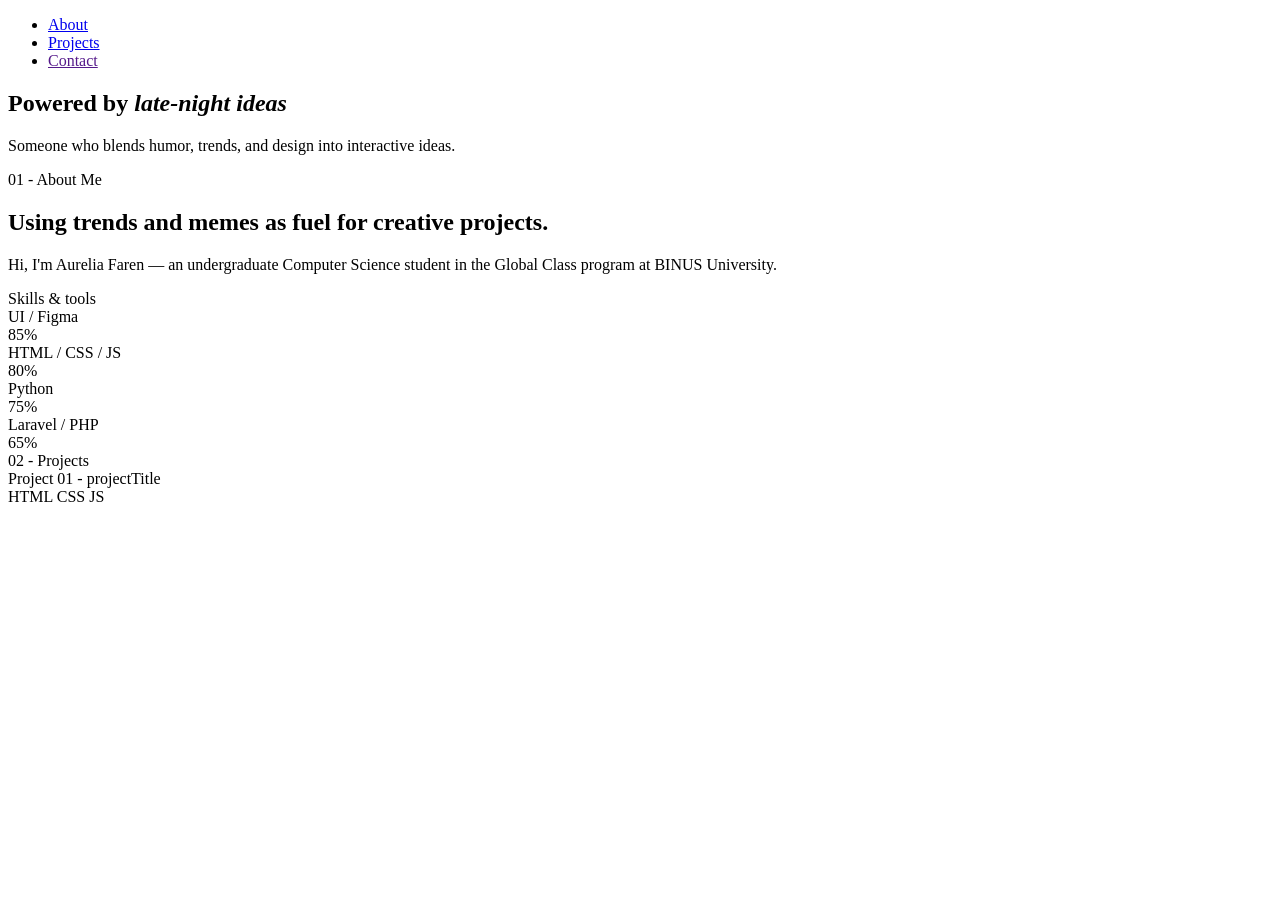
==== home.html @ 80a10e1a "made 1/5 progress" ====
<!DOCTYPE html>
<html lang="en">
<head>
    <meta charset="UTF-8">
    <meta name="viewport" content="width=device-width, initial-scale=1.0">
    <link rel="stylesheet" href="styles.css">
    <title>Document</title>
</head>
<body>
    <!-- Navbar -->
    <nav>
        <ul class="navbar">
            <li><a href="#about">About</a></li>
            <li><a href="#projects">Projects</a></li>
            <li><a href="">Contact</a></li>
        </ul>
    </nav>

    <!-- Hero -->
    <section class="hero">
        <h1 class="hero-headline">
            Powered by <em>late-night ideas</em>
        </h1>
        <div class="hero-bottom">
            <p class="hero-desc">
                Someone who blends humor, trends, and design into interactive ideas.
            </p>
        </div>
    </section>

    <!-- About -->
     <section class="about" id="about">
        <div class="section-label">01 - About Me</div>
        <div class="about-grid">
            <h2 class="about-heading reveal">Using trends and memes as fuel for creative projects.</h2>
            <p class="about-text reveal">Hi, I'm Aurelia Faren — an undergraduate Computer Science student in the Global Class program at BINUS University.</p>
        </div>
        <div class="skill-panel reveal">
            <div class="section-label">Skills &amp; tools</div>

            <div class="skill-row">
                <span class="skill-name">UI / Figma</span>
                <div class="skill-bar-wrap"><div class="skill-bar accent2" data-pct="85"></div></div>
                <span class="skill-pct">85%</span>
            </div>
            <div class="skill-row">
                <span class="skill-name">HTML / CSS / JS</span>
                <div class="skill-bar-wrap"><div class="skill-bar accent2" data-pct="85"></div></div>
                <span class="skill-pct">80%</span>
            </div>
            <div class="skill-row">
                <span class="skill-name">Python</span>
                <div class="skill-bar-wrap"><div class="skill-bar accent2" data-pct="75"></div></div>
                <span class="skill-pct">75%</span>
            </div>
            <div class="skill-row">
                <span class="skill-name">Laravel / PHP</span>
                <div class="skill-bar-wrap"><div class="skill-bar accent2" data-pct="75"></div></div>
                <span class="skill-pct">65%</span>
            </div>
        </div>  
     </section>
     
     <!-- Projects -->
     <section class="projects" id="projects">
        <div class="section-label">02 - Projects</div>
        <div class="projects-grid">

            <!-- Projects -->
             <div class="project-card feature reveal">
                <div>
                    <div class="project-num">Project 01 - projectTitle</div>
                    <div class="project-tags">
                        <span class="tag accent">HTML</span>
                        <span class="tag accent">CSS</span>
                        <span class="tag accent">JS</span>
                    </div>
                    
                </div>
             </div>
        </div>
     </section>
</body>
</html>
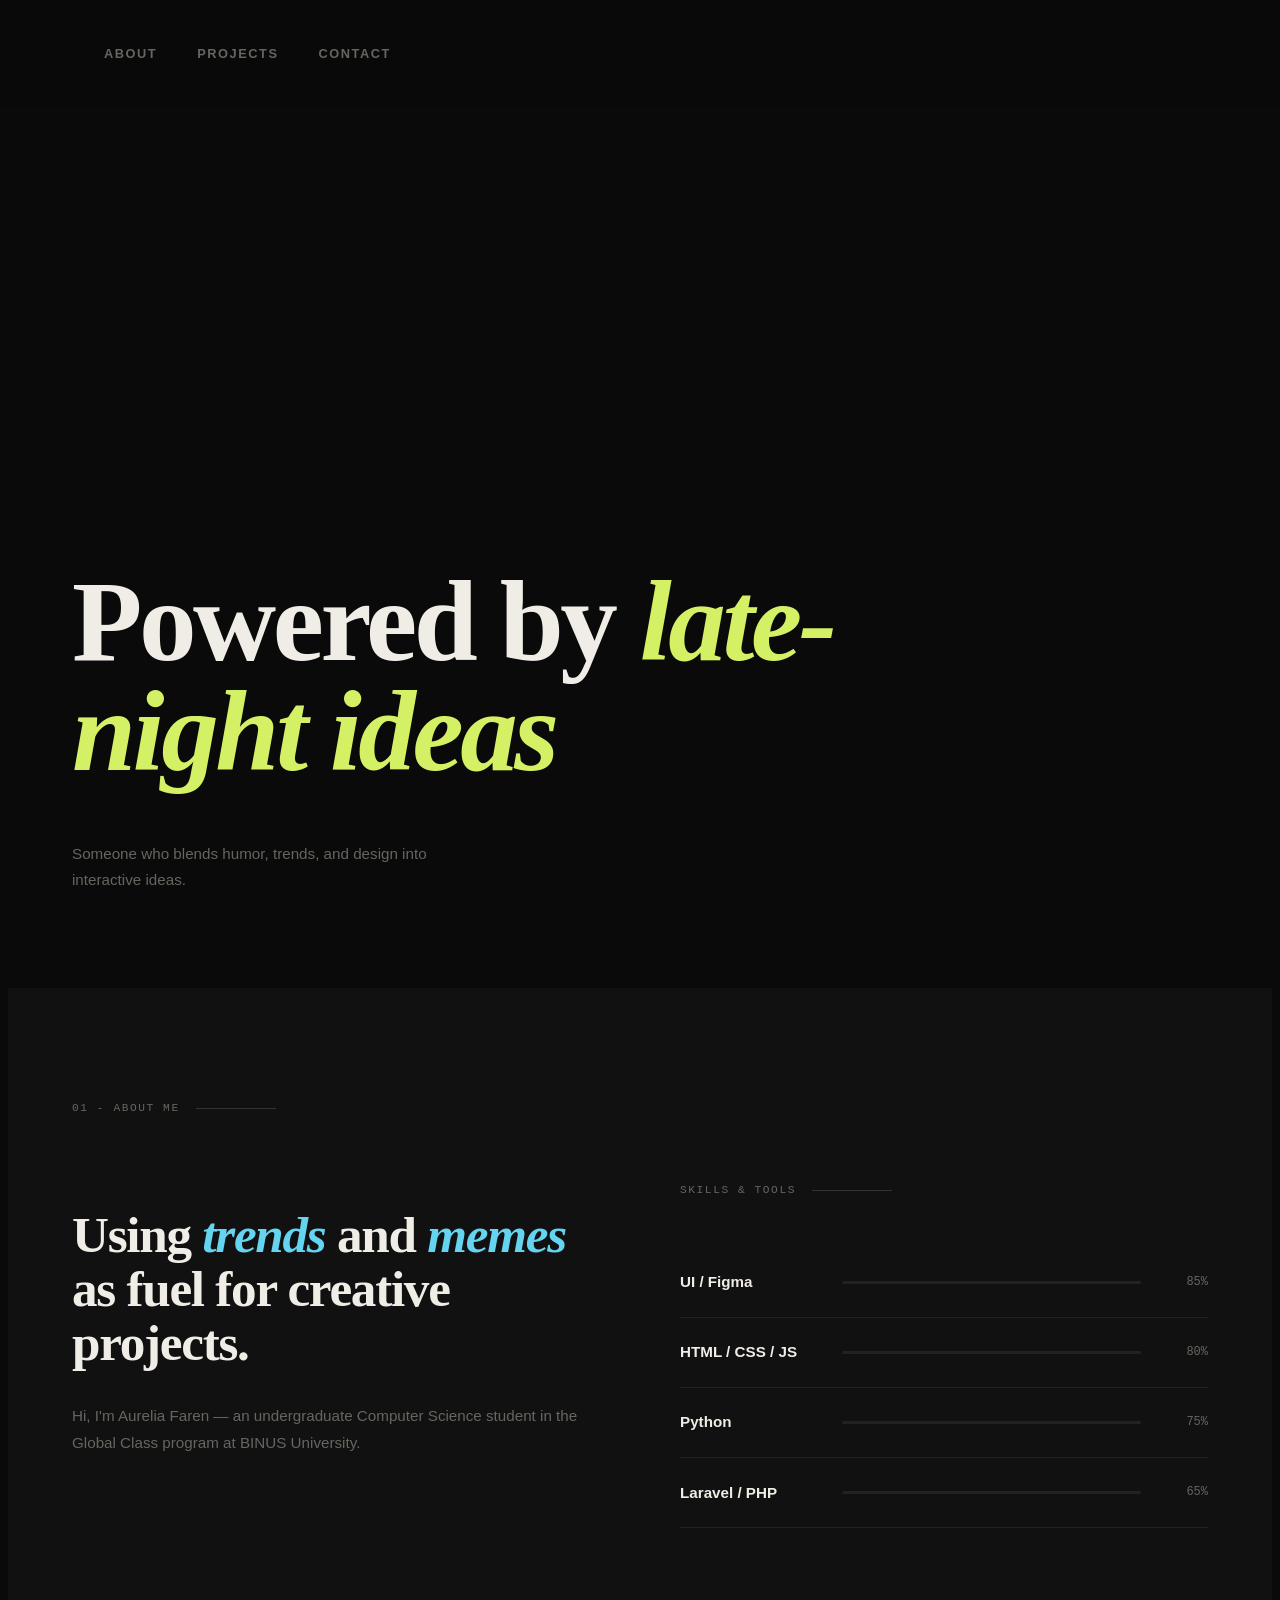
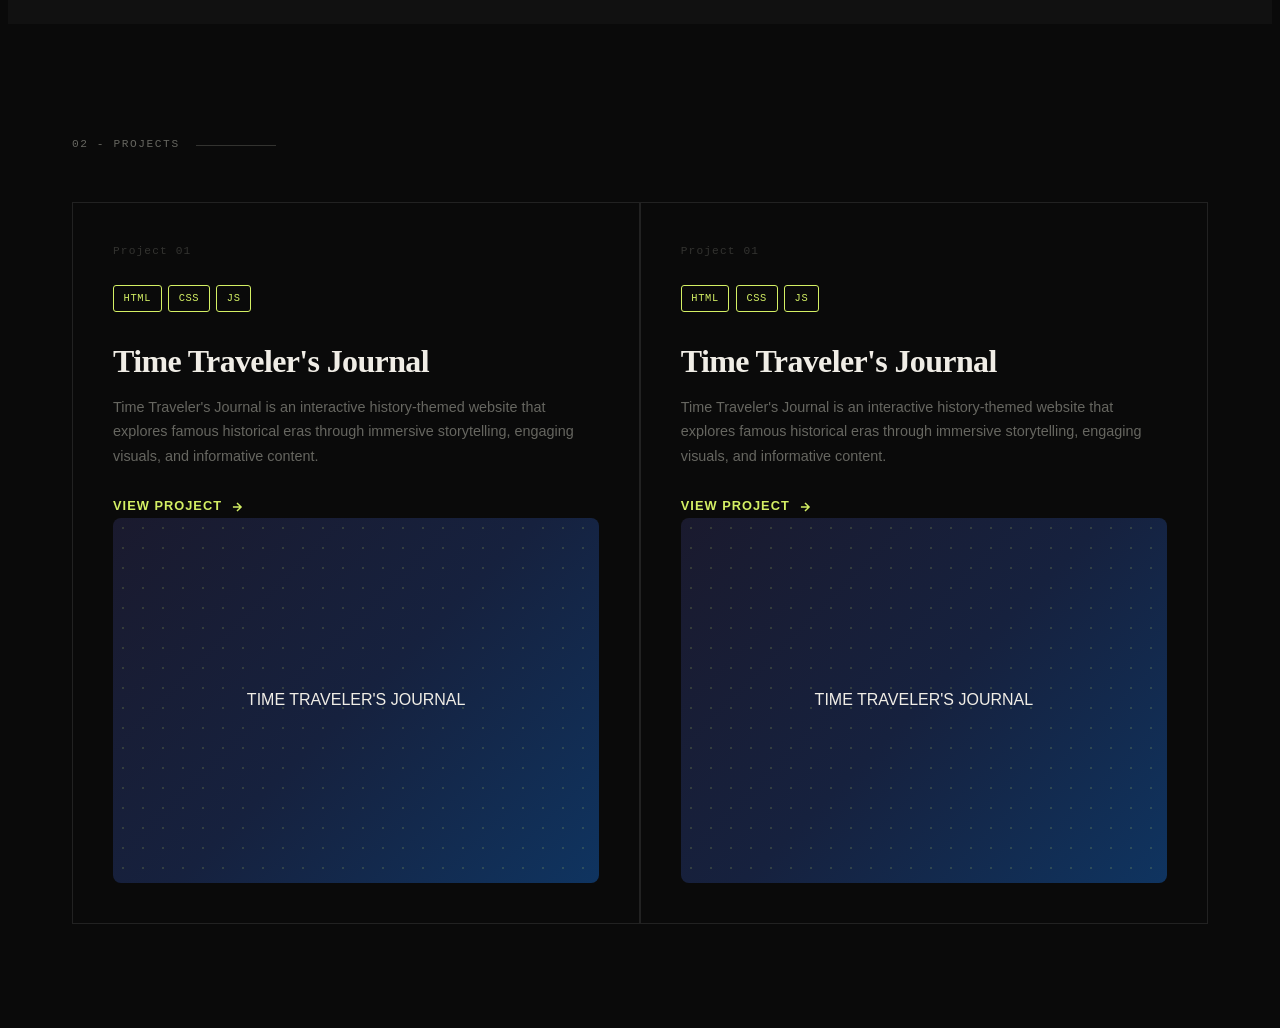
==== commit be71d421: "update css" ====
--- a/home.html
+++ b/home.html
@@ -8,8 +8,8 @@
 </head>
 <body>
     <!-- Navbar -->
-    <nav>
-        <ul class="navbar">
+    <nav id="nav">
+        <ul class="nav-links">
             <li><a href="#about">About</a></li>
             <li><a href="#projects">Projects</a></li>
             <li><a href="">Contact</a></li>
@@ -32,33 +32,35 @@
      <section class="about" id="about">
         <div class="section-label">01 - About Me</div>
         <div class="about-grid">
-            <h2 class="about-heading reveal">Using trends and memes as fuel for creative projects.</h2>
-            <p class="about-text reveal">Hi, I'm Aurelia Faren — an undergraduate Computer Science student in the Global Class program at BINUS University.</p>
-        </div>
-        <div class="skill-panel reveal">
-            <div class="section-label">Skills &amp; tools</div>
+            <div>
+                <h2 class="about-heading reveal">Using <em>trends</em> and <em>memes</em> as fuel for creative projects.</h2>
+                <p class="about-text reveal">Hi, I'm Aurelia Faren — an undergraduate Computer Science student in the Global Class program at BINUS University.</p>
+            </div>
+            
+            <div class="skill-panel reveal">
+                <div class="section-label">Skills &amp; tools</div>
 
-            <div class="skill-row">
-                <span class="skill-name">UI / Figma</span>
-                <div class="skill-bar-wrap"><div class="skill-bar accent2" data-pct="85"></div></div>
-                <span class="skill-pct">85%</span>
-            </div>
-            <div class="skill-row">
-                <span class="skill-name">HTML / CSS / JS</span>
-                <div class="skill-bar-wrap"><div class="skill-bar accent2" data-pct="85"></div></div>
-                <span class="skill-pct">80%</span>
-            </div>
-            <div class="skill-row">
-                <span class="skill-name">Python</span>
-                <div class="skill-bar-wrap"><div class="skill-bar accent2" data-pct="75"></div></div>
-                <span class="skill-pct">75%</span>
-            </div>
-            <div class="skill-row">
-                <span class="skill-name">Laravel / PHP</span>
-                <div class="skill-bar-wrap"><div class="skill-bar accent2" data-pct="75"></div></div>
-                <span class="skill-pct">65%</span>
-            </div>
-        </div>  
+                <div class="skill-row">
+                    <span class="skill-name">UI / Figma</span>
+                    <div class="skill-bar-wrap"><div class="skill-bar accent2" data-pct="85"></div></div>
+                    <span class="skill-pct">85%</span>
+                </div>
+                <div class="skill-row">
+                    <span class="skill-name">HTML / CSS / JS</span>
+                    <div class="skill-bar-wrap"><div class="skill-bar accent2" data-pct="85"></div></div>
+                    <span class="skill-pct">80%</span>
+                </div>
+                <div class="skill-row">
+                    <span class="skill-name">Python</span>
+                    <div class="skill-bar-wrap"><div class="skill-bar accent2" data-pct="75"></div></div>
+                    <span class="skill-pct">75%</span>
+                </div>
+                <div class="skill-row">
+                    <span class="skill-name">Laravel / PHP</span>
+                    <div class="skill-bar-wrap"><div class="skill-bar accent2" data-pct="75"></div></div>
+                    <span class="skill-pct">65%</span>
+                </div>
+            </div>  
      </section>
      
      <!-- Projects -->
@@ -66,17 +68,49 @@
         <div class="section-label">02 - Projects</div>
         <div class="projects-grid">
 
-            <!-- Projects -->
+            <!-- Project 1-->
              <div class="project-card feature reveal">
                 <div>
-                    <div class="project-num">Project 01 - projectTitle</div>
+                    <div class="project-num">Project 01</div>
                     <div class="project-tags">
                         <span class="tag accent">HTML</span>
                         <span class="tag accent">CSS</span>
                         <span class="tag accent">JS</span>
                     </div>
-                    
+                    <h3 class="project-title">Time Traveler's Journal</h3>
+                    <p class="project-desc">Time Traveler's Journal is an interactive history-themed website that explores famous historical eras 
+                        through immersive storytelling, engaging visuals, and informative content.</p>
+                    <a href="#" class="project-link">
+                        View project
+                        <svg viewBox="0 0 24 24" fill="none" stroke="currentColor" stroke-width="2.5"><path d="M5 12h14M12 5l7 7-7 7"/></svg>
+                    </a>
                 </div>
+                <div class="project-visual pv-1">
+                    <div class="pv-dots"></div>
+                    <div class="pv-lavel">TIME TRAVELER'S JOURNAL</div>
+                </div>
+             </div>
+
+             <!-- Project 2 -->
+            <div class="project-card feature reveal">
+                <div>
+                    <div class="project-num">Project 01</div>
+                    <div class="project-tags">
+                        <span class="tag accent">HTML</span>
+                        <span class="tag accent">CSS</span>
+                        <span class="tag accent">JS</span>
+                    </div>
+                    <h3 class="project-title">Time Traveler's Journal</h3>
+                    <p class="project-desc">Time Traveler's Journal is an interactive history-themed website that explores famous historical eras 
+                        through immersive storytelling, engaging visuals, and informative content.</p>
+                    <a href="#" class="project-link">
+                        View project
+                        <svg viewBox="0 0 24 24" fill="none" stroke="currentColor" stroke-width="2.5"><path d="M5 12h14M12 5l7 7-7 7"/></svg>                    </a>
+                    </div>
+                    <div class="project-visual pv-1">
+                        <div class="pv-dots"></div>
+                        <div class="pv-lavel">TIME TRAVELER'S JOURNAL</div>
+                    </div>
              </div>
         </div>
      </section>
--- a/styles.css
+++ b/styles.css
@@ -0,0 +1,378 @@
+:root {
+    --bg: #0a0a0a;
+    --surface: #111111;
+    --surface2: #181818;
+    --border: #222222;
+    --accent: #d4f064;
+    --accent2: #64d4f0;
+    --text: #f0ede6;
+    --muted: #666660;
+    --dim: #333330;
+}
+
+html { scroll-behavior: smooth; }
+
+body {
+    background: var(--bg);
+    color: var(--text);
+    font-family: 'Syne', sans-serif;
+    font-size: 16px;
+    line-height: 1.6;
+    overflow-x: hidden;
+}
+
+/* Nav */
+nav {
+    position: fixed;
+    top: 0; left: 0; right: 0;
+    z-index: 100;
+    display: flex;
+    align-items: center;
+    justify-content: space-between;
+    padding: 1.5rem 4rem;
+    background: rgba(10,10,10,0.85);
+    backdrop-filter: blur(12px);
+    border-bottom: 1px solid transparent;
+    transition: border-color 0.3s;
+}
+
+nav.scrolled { border-color: var(--border); }
+
+.nav-links { display: flex; gap: 2.5rem; list-style: none; }
+.nav-links a {
+    color: var(--muted);
+    text-decoration: none;
+    font-size: 0.8rem;
+    font-weight: 600;
+    letter-spacing: 0.12em;
+    text-transform: uppercase;
+    transition: color 0.2s;
+}
+
+.nav-links a:hover { color: var(--accent); }
+.nav-cta {
+    background: var(--accent);
+    color: #0a0a0a !important;
+    padding: 0.5rem 1.2rem;
+    border-radius: 100px;
+    font-weight: 700 !important;
+    transition: background 0.2s, transform 0.15s !important;
+}
+.nav-cta:hover { background: #c8e85a !important; transform: scale(1.03); }
+
+/* Hero */
+.hero {
+    min-height: 100vh;
+    display: flex;
+    flex-direction: column;
+    justify-content: flex-end;
+    padding: 0 4rem 5rem;
+    position: relative;
+    overflow: hidden;
+}
+
+.hero-grid {
+    position: absolute; top: 0; left: 0; right: 0; bottom: 0;
+    background-image:
+      linear-gradient(var(--border) 1px, transparent 1px),
+      linear-gradient(90deg, var(--border) 1px, transparent 1px);
+    background-size: 60px 60px;
+    opacity: 0.4;
+}
+
+.hero-number {
+    position: absolute;
+    top: 10rem;
+    right: 4rem;
+    font-family: 'DM Mono', monospace;
+    font-size: 0.75rem;
+    color: var(--muted);
+    letter-spacing: 0.1em;
+    writing-mode: vertical-rl;
+}
+
+.hero-tag {
+    display: inline-flex;
+    align-items: center;
+    gap: 0.5rem;
+    font-family: 'DM Mono', monospace;
+    font-size: 0.75rem;
+    color: var(--accent);
+    letter-spacing: 0.08em;
+    margin-bottom: 1.5rem;
+}
+
+.hero-tag::before {
+    content: '';
+    width: 32px; height: 1px;
+    background: var(--accent);
+}
+
+.hero-headline {
+    font-family: 'DM Serif Display', serif;
+    font-size: clamp(3.5rem, 9vw, 8rem);
+    line-height: 0.95;
+    letter-spacing: -0.03em;
+    margin-bottom: 2.5rem;
+    max-width: 900px;
+    animation: fadeUp 0.8s ease both;
+}
+
+.hero-headline em {
+    font-style: italic;
+    color: var(--accent);
+}
+
+.hero-bottom {
+    display: flex;
+    align-items: flex-end;
+    justify-content: space-between;
+    gap: 2rem;
+}
+
+.hero-desc {
+    max-width: 380px;
+    color: var(--muted);
+    font-size: 0.95rem;
+    line-height: 1.7;
+    animation: fadeUp 0.8s 0.1s ease both;
+}
+
+.hero-actions {
+    display: flex;
+    gap: 1rem;
+    align-items: center;
+    animation: fadeUp 0.8s 0.2s ease both;
+}
+
+.btn {
+    display: inline-flex;
+    align-items: center;
+    gap: 0.5rem;
+    padding: 0.85rem 1.8rem;
+    border-radius: 100px;
+    font-family: 'Syne', sans-serif;
+    font-size: 0.85rem;
+    font-weight: 700;
+    letter-spacing: 0.05em;
+    text-decoration: none;
+    transition: transform 0.15s ease, background 0.2s;
+    cursor: none;
+}
+
+.btn-primary {
+    background: var(--accent);
+    color: #0a0a0a;
+}
+
+.btn-primary:hover { background: #c8e85a; transform: translateY(-2px); }
+.btn-ghost {
+    background: transparent;
+    color: var(--text);
+    border: 1px solid var(--border);
+}
+
+.btn-ghost:hover { border-color: var(--accent); color: var(--accent); transform: translateY(-2px); }
+
+/* Section common */
+section { padding: 6rem 4rem; }
+.section-label {
+    display: flex;
+    align-items: center;
+    gap: 1rem;
+    font-family: 'DM Mono', monospace;
+    font-size: 0.7rem;
+    letter-spacing: 0.14em;
+    text-transform: uppercase;
+    color: var(--muted);
+    margin-bottom: 3rem;
+    padding-top: 1rem;
+    scroll-margin-top: 6rem;
+}
+
+.section-label::after {
+    content: '';
+    flex: 1;
+    max-width: 80px;
+    height: 1px;
+    background: var(--dim);
+}
+
+/* About */
+.about { background: var(--surface); }
+.about-grid {
+    display: grid;
+    grid-template-columns: 1fr 1fr;
+    gap: 5rem;
+    align-items: start;
+}
+
+.about-heading {
+    font-family: 'DM Serif Display', serif;
+    font-size: clamp(2rem, 4vw, 3.5rem);
+    line-height: 1.05;
+    letter-spacing: -0.025em;
+    margin-bottom: 2rem;
+}
+
+.about-heading em { font-style: italic; color: var(--accent2); }
+.about-text { color: var(--muted); line-height: 1.8; margin-bottom: 1.2rem; font-size: 0.95rem; }
+
+/* Skills */
+.skills-panel { display: flex; flex-direction: column; gap: 0; }
+.skill-row {
+    display: flex;
+    align-items: center;
+    justify-content: space-between;
+    padding: 1.4rem 0;
+    border-bottom: 1px solid var(--border);
+    gap: 2rem;
+    transition: padding-left 0.2s;
+}
+
+.skill-row:hover { padding-left: 0.5rem; }
+.skill-name {
+    font-weight: 700;
+    font-size: 0.95rem;
+    min-width: 130px;
+}
+
+.skill-bar-wrap {
+    flex: 1;
+    height: 3px;
+    background: var(--border);
+    border-radius: 100px;
+    overflow: hidden;
+}
+
+.skill-bar {
+    height: 100%;
+    background: var(--accent);
+    border-radius: 100px;
+    width: 0;
+    transition: width 1s cubic-bezier(0.16,1,0.3,1);
+}
+
+.skill-bar.accent2 { background: var(--accent2); }
+.skill-pct {
+    font-family: 'DM Mono', monospace;
+    font-size: 0.75rem;
+    color: var(--muted);
+    min-width: 35px;
+    text-align: right;
+}
+
+/* Projects */
+.projects { background: var(--bg); }
+.projects-grid {
+    display: grid;
+    grid-template-columns: 1fr 1fr;
+    gap: 1.5px;
+    background: var(--border);
+    border: 1px solid var(--border);
+}
+  
+.project-card {
+    background: var(--bg);
+    padding: 2.5rem;
+    position: relative;
+    overflow: hidden;
+    transition: background 0.3s;
+}
+
+.project-card:hover { background: var(--surface); }
+.project-card.featured {
+    grid-column: 1 / -1;
+    display: grid;
+    grid-template-columns: 1fr 1fr;
+    gap: 3rem;
+    align-items: center;
+}
+
+.project-num {
+    font-family: 'DM Mono', monospace;
+    font-size: 0.7rem;
+    color: var(--dim);
+    letter-spacing: 0.1em;
+    margin-bottom: 1.5rem;
+}
+
+.project-tags {
+    display: flex;
+    flex-wrap: wrap;
+    gap: 0.4rem;
+    margin-bottom: 1rem;
+}
+
+.tag {
+    font-family: 'DM Mono', monospace;
+    font-size: 0.65rem;
+    padding: 0.25rem 0.6rem;
+    border: 1px solid var(--border);
+    border-radius: 3px;
+    color: var(--muted);
+    letter-spacing: 0.06em;
+    text-transform: uppercase;
+}
+
+.tag.accent { border-color: var(--accent); color: var(--accent); }
+.tag.accent2 { border-color: var(--accent2); color: var(--accent2); }
+.project-title {
+    font-family: 'DM Serif Display', serif;
+    font-size: clamp(1.4rem, 2.5vw, 2.2rem);
+    line-height: 1.1;
+    letter-spacing: -0.02em;
+    margin-bottom: 1rem;
+}
+
+.project-desc {
+    color: var(--muted);
+    font-size: 0.9rem;
+    line-height: 1.7;
+    margin-bottom: 1.5rem;
+}
+
+.project-link {
+    display: inline-flex;
+    align-items: center;
+    gap: 0.5rem;
+    color: var(--accent);
+    text-decoration: none;
+    font-size: 0.8rem;
+    font-weight: 700;
+    letter-spacing: 0.08em;
+    text-transform: uppercase;
+    transition: gap 0.2s;
+}
+
+.project-link:hover { gap: 0.8rem; }
+.project-link svg { width: 14px; height: 14px; }
+.project-visual {
+    aspect-ratio: 4/3;
+    background: var(--surface2);
+    border-radius: 8px;
+    display: flex;
+    align-items: center;
+    justify-content: center;
+    position: relative;
+    overflow: hidden;
+}
+
+.pv-1 { background: linear-gradient(135deg, #1a1a2e 0%, #16213e 50%, #0f3460 100%); }
+.pv-2 { background: linear-gradient(135deg, #0d1b2a 0%, #1b4332 100%); }
+.pv-3 { background: linear-gradient(135deg, #1a0a2e 0%, #2d1b69 100%); }
+.pv-4 { background: linear-gradient(135deg, #1a1a0a 0%, #2d2d0d 100%); }
+.pv-dots {
+    position: absolute;
+    inset: 0;
+    background-image: radial-gradient(circle, rgba(212,240,100,0.15) 1px, transparent 1px);
+    background-size: 20px 20px;
+}
+
+.pv-label {
+    position: relative;
+    font-family: 'DM Serif Display', serif;
+    font-size: 2rem;
+    color: rgba(255,255,255,0.1);
+    text-align: center;
+}
